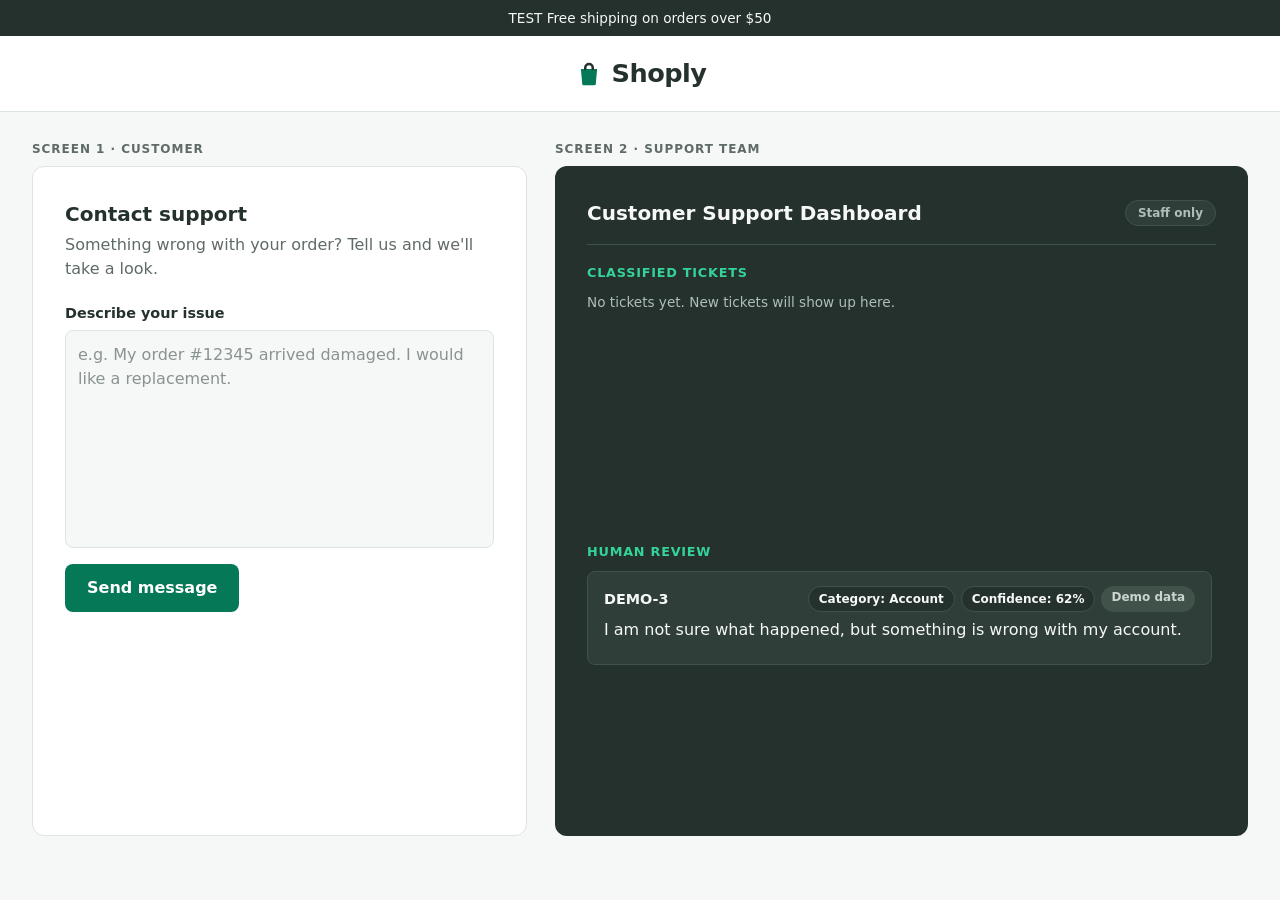
==== frontend/index.html @ 40842717 "Add TEST prefix to promo bar message" ====
<!doctype html>
<html lang="en">
<head>
<meta charset="utf-8">
<meta name="viewport" content="width=device-width,initial-scale=1">
<meta name="robots" content="noindex,nofollow">
<title>Shoply</title>
<link rel="stylesheet" href="styles.css">
</head>
<body>
  <div class="promo-bar">TEST Free shipping on orders over $50</div>

  <header class="site-header">
    <a class="logo" href="#" aria-label="Shoply home">
      <svg viewBox="0 0 24 24" width="30" height="30" aria-hidden="true">
        <path d="M5.5 8h13l-1.1 12.2a1 1 0 0 1-1 .8H7.6a1 1 0 0 1-1-.8L5.5 8z" fill="#047857"/>
        <path d="M9 8V7a3 3 0 0 1 6 0v1" fill="none" stroke="#24312C" stroke-width="2" stroke-linecap="round"/>
      </svg>
      <h1>Shoply</h1>
    </a>
  </header>

  <main class="layout">
    <!-- Screen 1: Customer (shop look) -->
    <div class="screen-wrap">
      <p class="screen-label">Screen 1 · Customer</p>
      <section class="screen screen-customer" aria-labelledby="consumer-title">
        <h2 id="consumer-title">Contact support</h2>
        <p class="hint">Something wrong with your order? Tell us and we'll take a look.</p>

        <form id="ticket-form" novalidate>
          <label for="ticket-message">Describe your issue</label>
          <textarea
            id="ticket-message"
            name="message"
            rows="8"
            placeholder="e.g. My order #12345 arrived damaged. I would like a replacement."
            aria-describedby="form-error"
          ></textarea>
          <p id="form-error" class="form-error" role="alert" hidden></p>
          <button type="submit">Send message</button>
          <div id="form-success" class="form-success" role="status" hidden>
            <strong>Thank you for your request.</strong>
            <span>Our customer support agent will get back to you soon.</span>
            <span id="success-detail" class="success-detail"></span>
          </div>
        </form>
      </section>
    </div>

    <!-- Screen 2: Support team (internal tool look) -->
    <div class="screen-wrap">
      <p class="screen-label">Screen 2 · Support team</p>
      <section class="screen screen-staff" aria-labelledby="dashboard-title">
        <div class="staff-head">
          <h2 id="dashboard-title">Customer Support Dashboard</h2>
          <span class="staff-pill">Staff only</span>
        </div>

        <div class="dash-section">
          <h3>Classified Tickets</h3>
          <ul id="classified-list" class="ticket-list"></ul>
        </div>

        <div class="dash-section">
          <h3>Human Review</h3>
          <ul id="review-list" class="ticket-list"></ul>
        </div>
      </section>
    </div>
  </main>

  <script src="app.js"></script>
</body>
</html>
---- frontend/styles.css ----
:root {
  --primary: #047857;
  --primary-hover: #065f46;
  --dark: #24312c;
  --dark-soft: #2f3e38;
  --dark-line: #41524b;
  --bg: #f6f8f7;
  --line: #dde5e1;
  --accent: #34d399;
  --error: #b42318;
  --muted: #5f6b66;
  --muted-on-dark: #b0beb8;
  --radius: 12px;
}

* {
  box-sizing: border-box;
}

body {
  margin: 0;
  background: var(--bg);
  color: var(--dark);
  font-family: system-ui, -apple-system, "Segoe UI", sans-serif;
  line-height: 1.5;
}

/* Shop header */
.promo-bar {
  padding: 8px 16px;
  background: var(--dark);
  color: var(--bg);
  font-size: 0.85rem;
  text-align: center;
}

.site-header {
  display: flex;
  justify-content: center;
  padding: 18px 24px;
  background: #fff;
  border-bottom: 1px solid var(--line);
}

.logo {
  display: flex;
  align-items: center;
  gap: 8px;
  color: var(--dark);
  text-decoration: none;
}

.logo h1 {
  margin: 0;
  font-size: 1.6rem;
  letter-spacing: -0.02em;
}

/* Two screens: side by side on wide screens, stacked on small ones */
.layout {
  display: grid;
  grid-template-columns: minmax(0, 1fr);
  gap: 28px;
  max-width: 1500px;
  margin: 0 auto;
  padding: 28px 32px 40px;
}

@media (min-width: 860px) {
  .layout {
    grid-template-columns: minmax(0, 5fr) minmax(0, 7fr);
    align-items: start;
  }
}

.screen-label {
  margin: 0 0 8px;
  font-size: 0.75rem;
  font-weight: 600;
  letter-spacing: 0.08em;
  text-transform: uppercase;
  color: var(--muted);
}

/* Both screens have the same fixed height. Content scrolls inside, the boxes never grow. */
.screen {
  display: flex;
  flex-direction: column;
  height: clamp(600px, calc(100vh - 230px), 860px);
  padding: 32px;
  border-radius: var(--radius);
}

.screen h2 {
  margin: 0;
  font-size: 1.25rem;
}

/* Screen 1: customer, light shop look */
.screen-customer {
  background: #fff;
  border: 1px solid var(--line);
}

.hint {
  margin: 4px 0 22px;
  color: var(--muted);
}

label {
  display: block;
  margin-bottom: 6px;
  font-size: 0.9rem;
  font-weight: 600;
}

#ticket-form {
  display: flex;
  flex: 1;
  flex-direction: column;
  min-height: 0;
}

textarea {
  width: 100%;
  padding: 12px;
  border: 1px solid var(--line);
  border-radius: 8px;
  background: var(--bg);
  font: inherit;
  color: inherit;
  resize: none;
}

textarea::placeholder {
  color: #8a948f;
}

textarea:focus-visible,
button:focus-visible {
  outline: 2px solid var(--dark);
  outline-offset: 2px;
}

textarea[aria-invalid="true"] {
  border-color: var(--error);
}

button {
  align-self: flex-start;
  margin-top: 16px;
  padding: 12px 22px;
  border: 0;
  border-radius: 8px;
  background: var(--primary);
  color: #fff;
  font: inherit;
  font-weight: 600;
  cursor: pointer;
}

button:hover {
  background: var(--primary-hover);
}

.form-error {
  margin: 12px 0 0;
  font-size: 0.9rem;
  color: var(--error);
}

/* Confirmation sits at the bottom of the customer screen */
.form-success {
  margin-top: auto;
  padding: 14px 16px;
  border: 1px solid rgba(4, 120, 87, 0.25);
  border-radius: 8px;
  background: rgba(4, 120, 87, 0.08);
  color: var(--primary);
  font-size: 0.9rem;
}

.form-success span {
  display: block;
}

.form-success strong {
  display: block;
  margin-bottom: 2px;
}

.success-detail {
  margin-top: 6px;
  color: var(--muted);
  font-size: 0.8rem;
}

/* Screen 2: support team, dark internal tool look */
.screen-staff {
  background: var(--dark);
  color: var(--bg);
}

.staff-head {
  display: flex;
  align-items: center;
  justify-content: space-between;
  gap: 12px;
  padding-bottom: 16px;
  border-bottom: 1px solid var(--dark-line);
}

.staff-pill {
  padding: 3px 12px;
  border-radius: 999px;
  background: var(--dark-soft);
  border: 1px solid var(--dark-line);
  color: var(--muted-on-dark);
  font-size: 0.75rem;
  font-weight: 600;
  white-space: nowrap;
}

/* Each dashboard section gets half the height and scrolls on its own */
.dash-section {
  display: flex;
  flex: 1;
  flex-direction: column;
  min-height: 0;
}

.dash-section h3 {
  margin: 18px 0 10px;
  font-size: 0.8rem;
  font-weight: 600;
  letter-spacing: 0.06em;
  text-transform: uppercase;
  color: var(--accent);
}

.ticket-list {
  display: grid;
  flex: 1;
  align-content: start;
  gap: 10px;
  min-height: 0;
  margin: 0;
  padding: 0 4px 0 0;
  overflow-y: auto;
  list-style: none;
  scrollbar-width: thin;
  scrollbar-color: var(--dark-line) transparent;
}

.ticket {
  padding: 14px 16px;
  border: 1px solid var(--dark-line);
  border-radius: 8px;
  background: var(--dark-soft);
}

.ticket-head {
  display: flex;
  align-items: center;
  justify-content: space-between;
  gap: 12px;
  margin-bottom: 6px;
}

.ticket-id {
  font-weight: 600;
  font-size: 0.9rem;
}

.ticket-chips {
  display: flex;
  flex-wrap: wrap;
  justify-content: flex-end;
  gap: 6px;
}

.ticket-message {
  margin: 0 0 8px;
  overflow-wrap: anywhere;
  white-space: pre-wrap;
}

.ticket-empty {
  margin: 0;
  color: var(--muted-on-dark);
  font-size: 0.85rem;
}

/* Info chips (category, confidence). Dashed = no value yet. */
.chip {
  display: inline-block;
  padding: 3px 10px;
  border: 1px solid var(--dark-line);
  border-radius: 999px;
  background: var(--dark);
  color: var(--bg);
  font-size: 0.75rem;
  font-weight: 600;
  white-space: nowrap;
}

.chip-empty {
  border: 1px dashed var(--muted-on-dark);
  background: transparent;
  color: var(--muted-on-dark);
}

.badge {
  padding: 2px 10px;
  border-radius: 999px;
  font-size: 0.75rem;
  font-weight: 600;
  white-space: nowrap;
}

.badge-demo {
  background: var(--dark-line);
  color: #cbd5d0;
}

.badge-pending {
  background: rgba(52, 211, 153, 0.16);
  color: #6ee7b7;
}
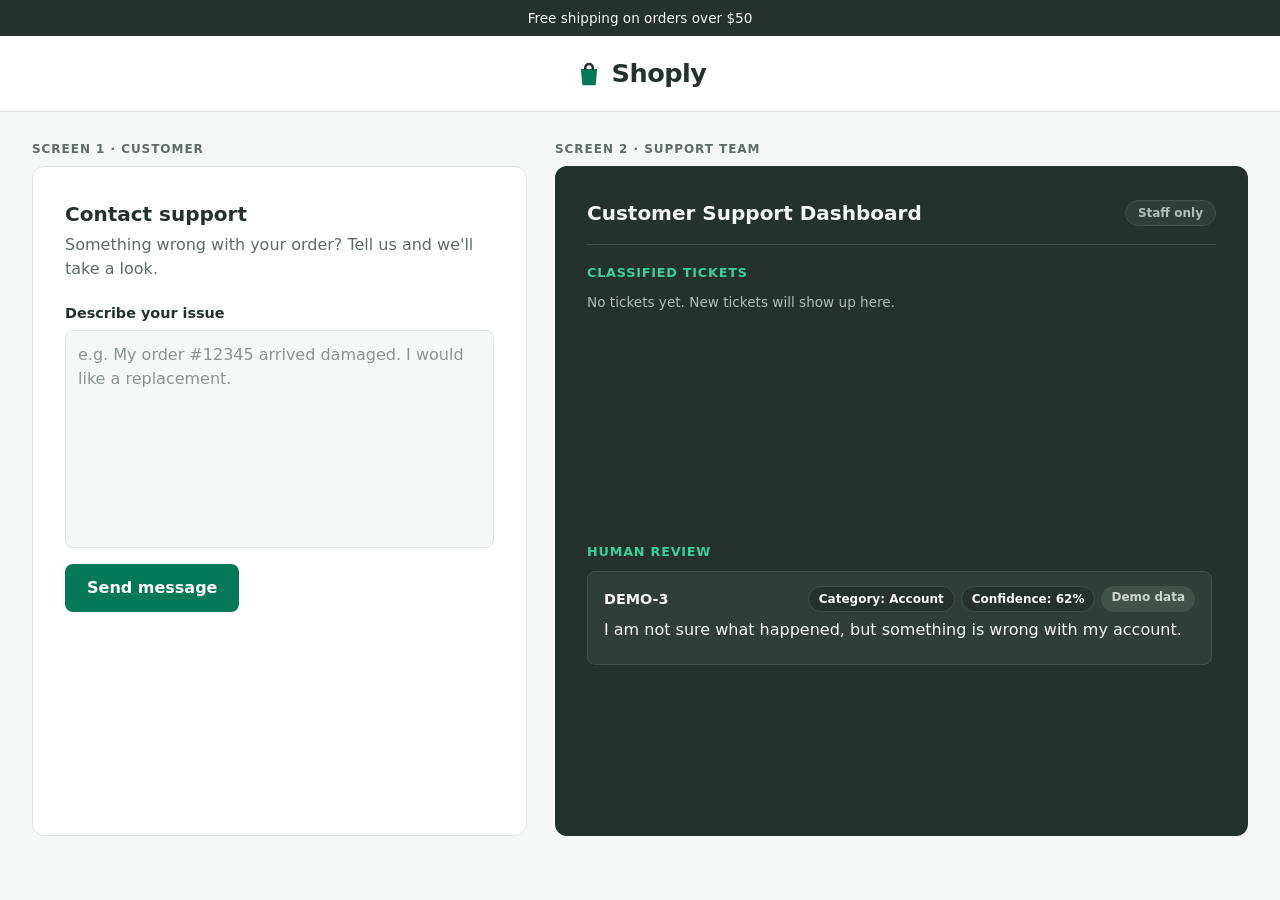
==== commit 14a9b16f: "Merge Frontend into main under frontend directory" ====
--- a/frontend/index.html
+++ b/frontend/index.html
@@ -8,7 +8,7 @@
 <link rel="stylesheet" href="styles.css">
 </head>
 <body>
-  <div class="promo-bar">TEST Free shipping on orders over $50</div>
+  <div class="promo-bar">Free shipping on orders over $50</div>
 
   <header class="site-header">
     <a class="logo" href="#" aria-label="Shoply home">
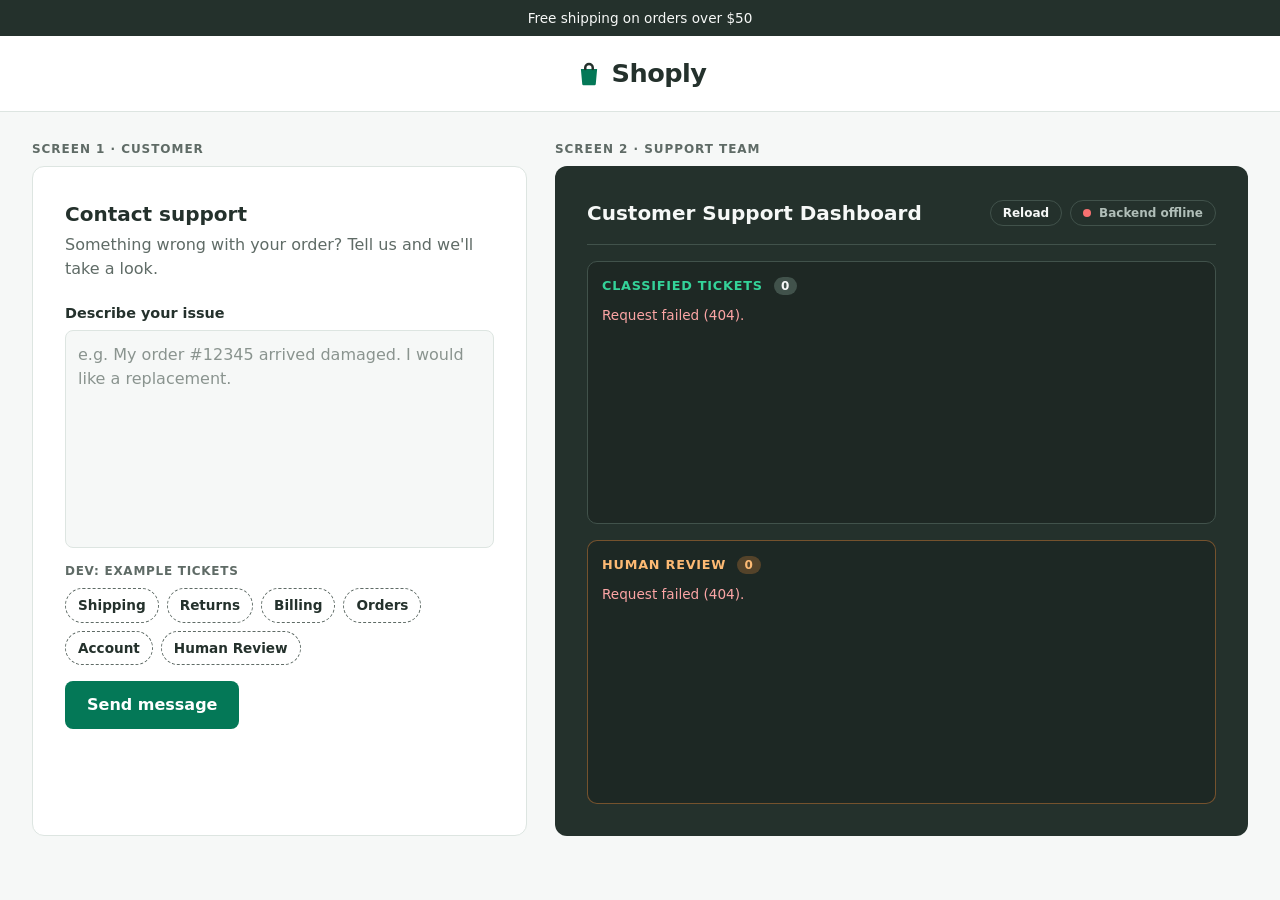
==== commit 0a40848d: "Merge Frontend into main and connect production API path" ====
--- a/frontend/index.html
+++ b/frontend/index.html
@@ -38,6 +38,13 @@
             aria-describedby="form-error"
           ></textarea>
           <p id="form-error" class="form-error" role="alert" hidden></p>
+
+          <!-- Development helper: fills the text field with an example ticket -->
+          <div class="dev-examples">
+            <p class="dev-label">Dev: example tickets</p>
+            <div id="example-buttons" class="example-buttons"></div>
+          </div>
+
           <button type="submit">Send message</button>
           <div id="form-success" class="form-success" role="status" hidden>
             <strong>Thank you for your request.</strong>
@@ -54,16 +61,19 @@
       <section class="screen screen-staff" aria-labelledby="dashboard-title">
         <div class="staff-head">
           <h2 id="dashboard-title">Customer Support Dashboard</h2>
-          <span class="staff-pill">Staff only</span>
+          <div class="staff-pills">
+            <button type="button" id="reload-button" class="reload-btn">Reload</button>
+            <span id="backend-status" class="staff-pill" data-state="checking">Backend: checking…</span>
+          </div>
         </div>
 
-        <div class="dash-section">
-          <h3>Classified Tickets</h3>
+        <div class="dash-section dash-classified">
+          <h3>Classified Tickets <span id="classified-count" class="count">0</span></h3>
           <ul id="classified-list" class="ticket-list"></ul>
         </div>
 
-        <div class="dash-section">
-          <h3>Human Review</h3>
+        <div class="dash-section dash-review">
+          <h3>Human Review <span id="review-count" class="count">0</span></h3>
           <ul id="review-list" class="ticket-list"></ul>
         </div>
       </section>
--- a/frontend/styles.css
+++ b/frontend/styles.css
@@ -169,6 +169,41 @@
   color: var(--error);
 }
 
+/* Development helper: example ticket buttons */
+.dev-examples {
+  margin-top: 14px;
+}
+
+.dev-label {
+  margin: 0 0 8px;
+  color: var(--muted);
+  font-size: 0.75rem;
+  font-weight: 600;
+  letter-spacing: 0.06em;
+  text-transform: uppercase;
+}
+
+.example-buttons {
+  display: flex;
+  flex-wrap: wrap;
+  gap: 8px;
+}
+
+.example-btn {
+  margin: 0;
+  padding: 6px 12px;
+  border: 1px dashed var(--muted);
+  border-radius: 999px;
+  background: transparent;
+  color: var(--dark);
+  font-size: 0.85rem;
+  font-weight: 600;
+}
+
+.example-btn:hover {
+  background: var(--bg);
+}
+
 /* Confirmation sits at the bottom of the customer screen */
 .form-success {
   margin-top: auto;
@@ -227,10 +262,102 @@
   flex: 1;
   flex-direction: column;
   min-height: 0;
+  margin-top: 16px;
+  padding: 0 14px 14px;
+  border: 1px solid var(--dark-line);
+  border-radius: 10px;
+  background: rgba(0, 0, 0, 0.18);
+}
+
+/* Human Review has its own accent colour (orange) so it reads as a separate area */
+.dash-review {
+  border-color: rgba(251, 146, 60, 0.4);
+}
+
+.dash-section.dash-review h3 {
+  color: #fdba74;
+}
+
+/* Number of tickets in the section, next to the heading */
+.count {
+  display: inline-block;
+  min-width: 20px;
+  margin-left: 6px;
+  padding: 0 7px;
+  border-radius: 999px;
+  background: var(--dark-line);
+  color: var(--bg);
+  font-size: 0.75rem;
+  text-align: center;
+}
+
+.dash-review .count {
+  background: rgba(251, 146, 60, 0.25);
+  color: #fdba74;
+}
+
+/* Reload button in the dashboard header, same size as the status pill */
+.reload-btn {
+  margin: 0;
+  padding: 3px 12px;
+  border: 1px solid var(--dark-line);
+  border-radius: 999px;
+  background: transparent;
+  color: var(--bg);
+  font-size: 0.75rem;
+}
+
+.reload-btn:hover {
+  background: var(--dark-soft);
+}
+
+.reload-btn:disabled {
+  opacity: 0.5;
+  cursor: default;
+}
+
+.staff-pills {
+  align-items: center;
+  display: flex;
+  flex-wrap: wrap;
+  justify-content: flex-end;
+  gap: 8px;
+}
+
+/* Small status dot in front of the text, like an "online" indicator */
+.staff-pill::before {
+  display: inline-block;
+  width: 8px;
+  height: 8px;
+  margin-right: 8px;
+  border-radius: 50%;
+  background: currentColor;
+  content: "";
+}
+
+.staff-pill[data-state="online"]::before {
+  background: #34d399;
+}
+
+/* Backend status pill: grey while checking, green when online, red when offline */
+.staff-pill[data-state="online"] {
+  border-color: var(--dark-line);
+  background: transparent;
+  color: var(--muted-on-dark);
+}
+
+.staff-pill[data-state="offline"] {
+  border-color: var(--dark-line);
+  background: transparent;
+  color: var(--muted-on-dark);
+}
+
+.staff-pill[data-state="offline"]::before {
+  background: #f87171;
 }
 
 .dash-section h3 {
-  margin: 18px 0 10px;
+  margin: 14px 0 10px;
   font-size: 0.8rem;
   font-weight: 600;
   letter-spacing: 0.06em;
@@ -263,13 +390,15 @@
   display: flex;
   align-items: center;
   justify-content: space-between;
-  gap: 12px;
+  flex-wrap: wrap; /* chips move below the id when there is not enough space */
+  gap: 8px 12px;
   margin-bottom: 6px;
 }
 
 .ticket-id {
   font-weight: 600;
   font-size: 0.9rem;
+  white-space: nowrap; /* the id stays in one line */
 }
 
 .ticket-chips {
@@ -285,16 +414,69 @@
   white-space: pre-wrap;
 }
 
+/* Review buttons on Human Review cards: Approve, category dropdown, Correct */
+.review-actions {
+  display: flex;
+  flex-wrap: wrap;
+  align-items: center;
+  gap: 8px;
+  margin-top: 4px;
+}
+
+.review-btn {
+  margin: 0;
+  padding: 6px 16px;
+  font-size: 0.85rem;
+}
+
+.review-btn-secondary {
+  border: 1px solid var(--dark-line);
+  background: var(--dark);
+}
+
+.review-btn-secondary:hover {
+  background: var(--dark-line);
+}
+
+.review-btn:disabled {
+  opacity: 0.5;
+  cursor: default;
+}
+
+.review-select {
+  padding: 6px 10px;
+  border: 1px solid var(--dark-line);
+  border-radius: 8px;
+  background: var(--dark);
+  color: var(--bg);
+  font: inherit;
+  font-size: 0.85rem;
+}
+
+.ticket-error {
+  flex-basis: 100%;
+  margin: 4px 0 0;
+  color: #fca5a5;
+  font-size: 0.85rem;
+}
+
 .ticket-empty {
   margin: 0;
   color: var(--muted-on-dark);
   font-size: 0.85rem;
 }
 
+/* Error message in a list, e.g. when the backend is not reachable */
+.ticket-empty-error {
+  color: #fca5a5;
+}
+
 /* Info chips (category, confidence). Dashed = no value yet. */
 .chip {
-  display: inline-block;
-  padding: 3px 10px;
+  display: inline-flex;
+  align-items: center;
+  height: 24px;
+  padding: 0 10px;
   border: 1px solid var(--dark-line);
   border-radius: 999px;
   background: var(--dark);
@@ -311,16 +493,20 @@
 }
 
 .badge {
-  padding: 2px 10px;
+  display: inline-flex;
+  align-items: center;
+  height: 24px;
+  padding: 0 10px;
   border-radius: 999px;
   font-size: 0.75rem;
   font-weight: 600;
   white-space: nowrap;
 }
 
-.badge-demo {
-  background: var(--dark-line);
-  color: #cbd5d0;
+/* "Needs review" is orange so it stands out from the green badges */
+.badge-review {
+  background: rgba(251, 146, 60, 0.18);
+  color: #fdba74;
 }
 
 .badge-pending {
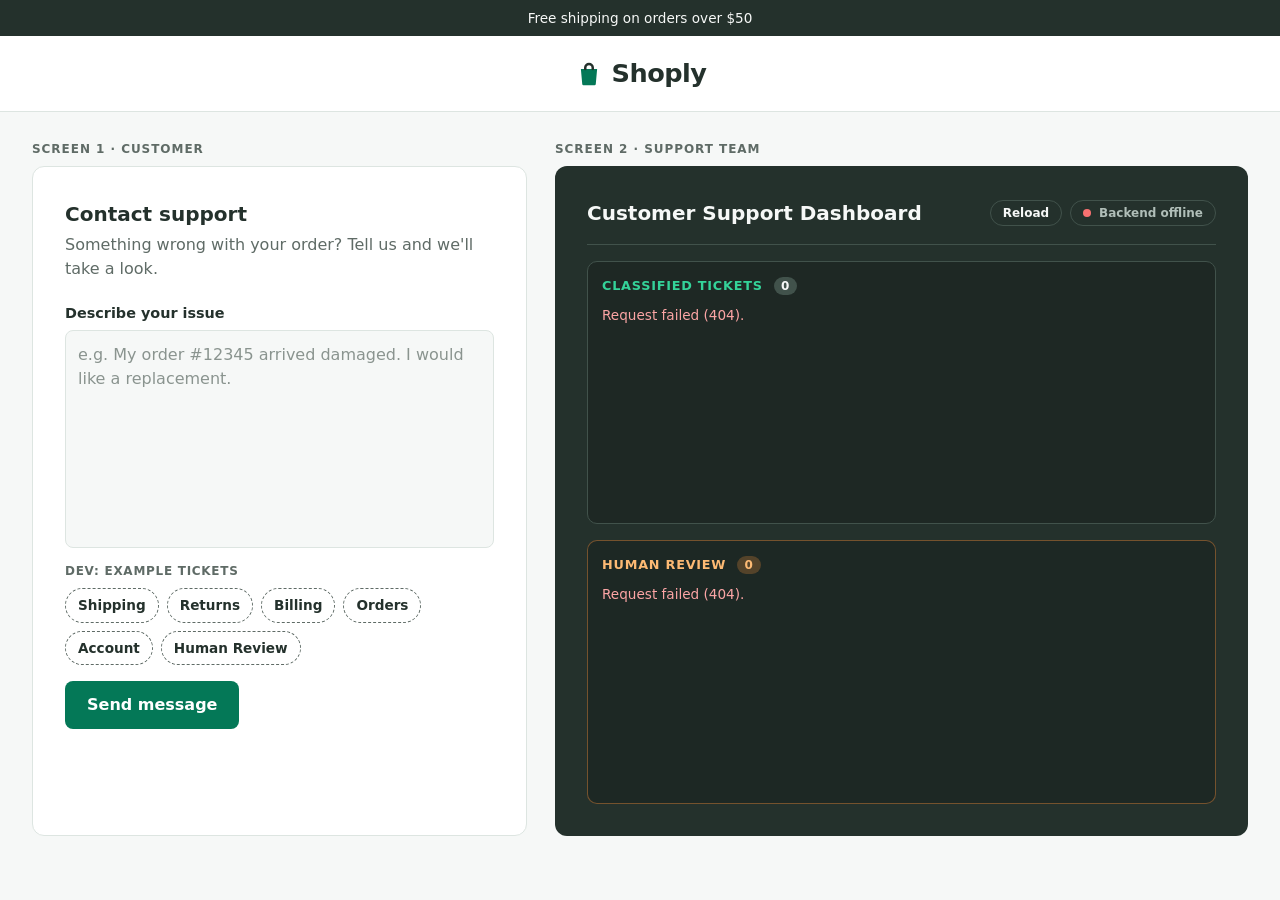
==== commit d6c361a8: "Merge Frontend into main and preserve the live API route" ====
--- a/frontend/index.html
+++ b/frontend/index.html
@@ -63,6 +63,8 @@
           <h2 id="dashboard-title">Customer Support Dashboard</h2>
           <div class="staff-pills">
             <button type="button" id="reload-button" class="reload-btn">Reload</button>
+            <a id="evaluation-monitoring-link" class="reload-btn evaluation-link"
+               target="_blank" rel="noopener" hidden>AI Operations</a>
             <span id="backend-status" class="staff-pill" data-state="checking">Backend: checking…</span>
           </div>
         </div>
@@ -80,6 +82,7 @@
     </div>
   </main>
 
+  <script src="runtime-config.js"></script>
   <script src="app.js"></script>
 </body>
 </html>
--- a/frontend/styles.css
+++ b/frontend/styles.css
@@ -307,6 +307,12 @@
   font-size: 0.75rem;
 }
 
+.evaluation-link {
+  font-weight: 600;
+  text-decoration: none;
+  white-space: nowrap;
+}
+
 .reload-btn:hover {
   background: var(--dark-soft);
 }
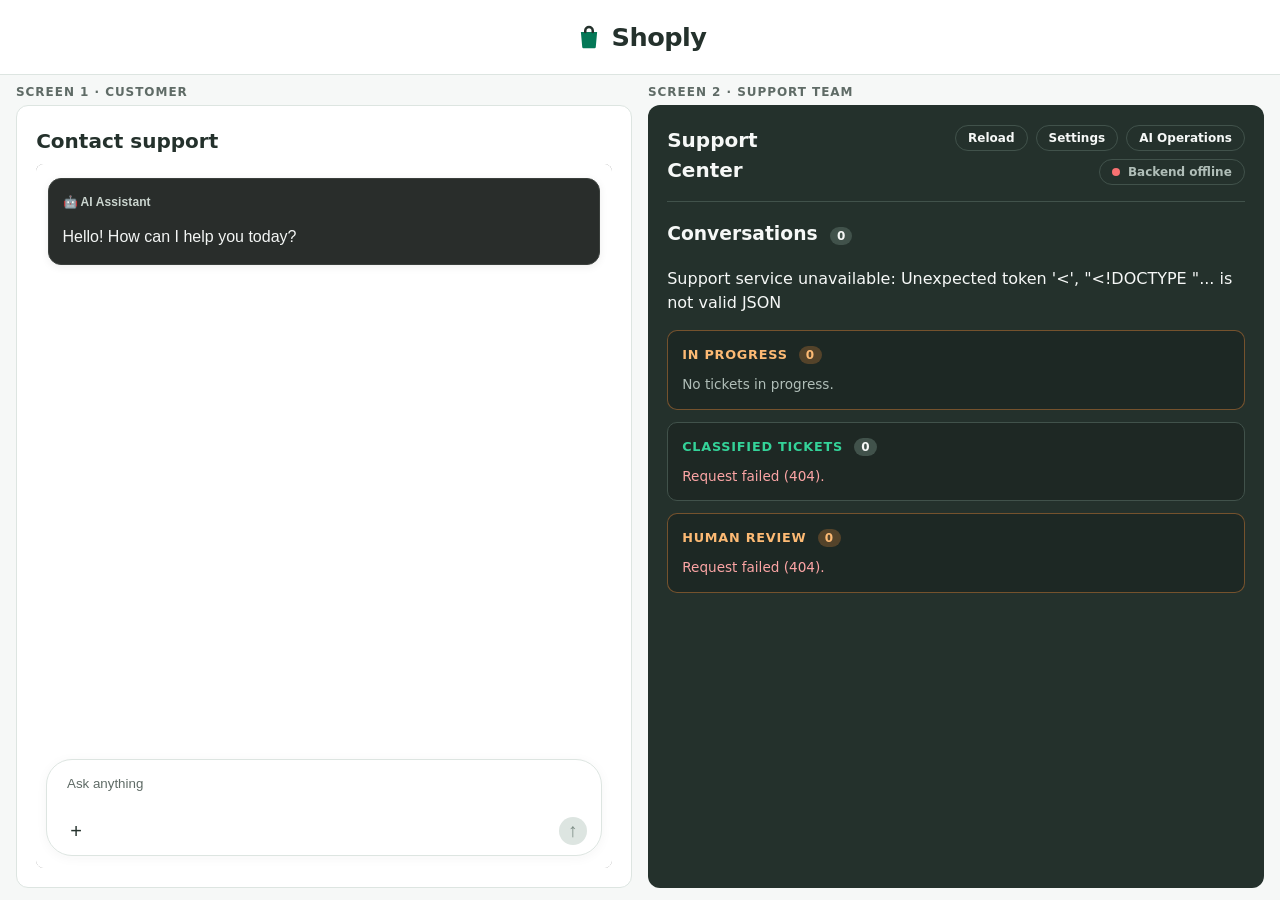
==== commit 7ec89b8f: "merge: Frontend into main integration # Conflicts: #	README.md #	frontend/assets/providers/gemini.sv" ====
--- a/frontend/index.html
+++ b/frontend/index.html
@@ -5,11 +5,9 @@
 <meta name="viewport" content="width=device-width,initial-scale=1">
 <meta name="robots" content="noindex,nofollow">
 <title>Shoply</title>
-<link rel="stylesheet" href="styles.css">
+<link rel="stylesheet" href="styles.css?v=20261123-support-scroll-1">
 </head>
 <body>
-  <div class="promo-bar">Free shipping on orders over $50</div>
-
   <header class="site-header">
     <a class="logo" href="#" aria-label="Shoply home">
       <svg viewBox="0 0 24 24" width="30" height="30" aria-hidden="true">
@@ -25,7 +23,10 @@
     <div class="screen-wrap">
       <p class="screen-label">Screen 1 · Customer</p>
       <section class="screen screen-customer" aria-labelledby="consumer-title">
-        <h2 id="consumer-title">Contact support</h2>
+        <div class="customer-header">
+          <h2 id="consumer-title">Contact support</h2>
+        </div>
+        <div id="category-panel" class="customer-tab-panel" hidden>
         <p class="hint">Something wrong with your order? Tell us and we'll take a look.</p>
 
         <form id="ticket-form" novalidate>
@@ -52,6 +53,8 @@
             <span id="success-detail" class="success-detail"></span>
           </div>
         </form>
+        </div>
+        <div id="chat-panel" class="customer-tab-panel"><iframe class="chat-clone-frame" src="chat-clone/index.html?v=20261123-threshold-1" title="Customer support chat" loading="lazy"></iframe></div>
       </section>
     </div>
 
@@ -60,15 +63,57 @@
       <p class="screen-label">Screen 2 · Support team</p>
       <section class="screen screen-staff" aria-labelledby="dashboard-title">
         <div class="staff-head">
-          <h2 id="dashboard-title">Customer Support Dashboard</h2>
+          <h2 id="dashboard-title">Support Center</h2>
           <div class="staff-pills">
             <button type="button" id="reload-button" class="reload-btn">Reload</button>
+            <button type="button" id="staff-settings-tab" class="reload-btn" aria-expanded="false" aria-controls="staff-settings-panel">Settings</button>
             <a id="evaluation-monitoring-link" class="reload-btn evaluation-link"
                target="_blank" rel="noopener" hidden>AI Operations</a>
             <span id="backend-status" class="staff-pill" data-state="checking">Backend: checking…</span>
           </div>
         </div>
 
+
+        <section id="staff-settings-panel" class="staff-settings-panel" hidden>
+          <h3>Ticket classification model</h3>
+          <p id="staff-model-current" role="status">Checking current model…</p>
+          <label for="staff-model-select">Model provider</label>
+          <select id="staff-model-select" disabled></select>
+          <p class="staff-settings-note">Applies to new tickets submitted from this dashboard. Existing tickets are unchanged.</p>
+          <p id="staff-model-error" role="alert" hidden></p>
+          <h3>Human review confidence threshold</h3>
+          <label for="review-threshold-slider">Send classifications below <strong id="review-threshold-value">75%</strong> to Human Review</label>
+          <input id="review-threshold-slider" type="range" min="0" max="100" step="1" value="75" aria-describedby="review-threshold-note" />
+          <p id="review-threshold-note" class="staff-settings-note">Applies to new classifications. Higher values send more uncertain tickets for human review.</p>
+          <p id="review-threshold-status" role="status"></p>
+          <h3>Customer chat agent</h3>
+          <p id="staff-chat-model-current" role="status">Checking chat agent…</p>
+          <label for="staff-chat-model-select">Chat AI provider</label>
+          <select id="staff-chat-model-select" disabled></select>
+          <p class="staff-settings-note">Controls AI replies to customers, independently of ticket classification.</p>
+          <p id="staff-chat-model-error" role="alert" hidden></p>
+          <section class="staff-api-status" aria-labelledby="staff-api-heading"><div class="staff-api-heading"><div><h3 id="staff-api-heading">Model connectivity</h3><p class="staff-settings-note">Live API checks · every 30 seconds</p></div><button type="button" id="staff-api-refresh" class="staff-api-refresh" aria-label="Refresh model connection status" title="Refresh status"><svg viewBox="0 0 24 24" aria-hidden="true" focusable="false"><path d="M20 11a8 8 0 1 0-2.2 5.5"/><path d="M20 4v7h-7"/></svg></button></div><div id="staff-api-status-summary" class="staff-api-summary" aria-live="polite">Checking model connections…</div><div id="staff-api-status-list" class="staff-api-status-list" role="list" aria-live="polite"></div><p id="staff-api-checked" class="staff-api-checked"></p></section>
+        </section>
+        <section id="staff-chat-panel" class="staff-live-panel">
+          <h3>Conversations <span id="staff-chat-count" class="count" hidden>0</span></h3>
+          <div id="staff-chat-queue" class="staff-chat-queue">No waiting customers.</div>
+          <div id="staff-chat-conversation" hidden>
+            <h4 id="staff-chat-heading">Customer conversation</h4>
+            <div class="staff-chat-window">
+              <div class="staff-chat-intro"><span class="staff-chat-ai-icon">✦</span> AI Assistant · Conversation history</div>
+              <div id="staff-chat-messages" class="staff-chat-messages" role="log" aria-live="polite"></div>
+            </div>
+            <form id="staff-chat-form" class="staff-chat-form">
+              <textarea id="staff-chat-input" maxlength="2000" rows="2" placeholder="Message the customer…" required aria-label="Employee reply"></textarea>
+              <div class="staff-chat-toolbar"><span id="staff-chat-typing-status">Customer service is replying</span><button type="button" id="staff-chat-end">End chat</button><button type="submit" class="staff-chat-send" aria-label="Send message">↑</button></div>
+            </form>
+          </div>
+        </section>
+        <div id="staff-ticket-sections">
+        <div class="dash-section dash-review">
+          <h3>In Progress <span id="progress-count" class="count">0</span></h3>
+          <ul id="progress-list" class="ticket-list"></ul>
+        </div>
         <div class="dash-section dash-classified">
           <h3>Classified Tickets <span id="classified-count" class="count">0</span></h3>
           <ul id="classified-list" class="ticket-list"></ul>
@@ -78,11 +123,14 @@
           <h3>Human Review <span id="review-count" class="count">0</span></h3>
           <ul id="review-list" class="ticket-list"></ul>
         </div>
+        </div>
       </section>
     </div>
   </main>
 
-  <script src="runtime-config.js"></script>
-  <script src="app.js"></script>
+  <script src="runtime-config.js?v=team-evaluation"></script>
+  <script src="app.js?v=20261123-live-progress-1"></script>
+  <script src="support-dashboard.js?v=20261123-unified-tickets-1"></script>
+  <script src="model-settings.js?v=20261123-connectivity-1"></script>
 </body>
 </html>
--- a/frontend/styles.css
+++ b/frontend/styles.css
@@ -26,14 +26,6 @@
 }
 
 /* Shop header */
-.promo-bar {
-  padding: 8px 16px;
-  background: var(--dark);
-  color: var(--bg);
-  font-size: 0.85rem;
-  text-align: center;
-}
-
 .site-header {
   display: flex;
   justify-content: center;
@@ -519,3 +511,224 @@
   background: rgba(52, 211, 153, 0.16);
   color: #6ee7b7;
 }
+
+/* Larger, viewport-filling two-panel workspace. Keep both panels aligned. */
+.layout {
+  max-width: none;
+  width: 100%;
+  gap: 20px;
+  padding: 12px 20px 20px;
+}
+.screen-label {
+  margin-bottom: 5px;
+}
+.screen {
+  height: max(650px, calc(100dvh - 155px));
+  padding: clamp(20px, 2vw, 32px);
+}
+@media (min-width: 860px) {
+  .layout {
+    grid-template-columns: minmax(0, 1fr) minmax(0, 1fr);
+  }
+}
+@media (max-width: 859px) {
+  .layout { padding: 12px 14px 20px; gap: 16px; }
+  .screen { height: min(780px, max(580px, calc(100dvh - 155px))); }
+}
+
+/* Desktop: keep the complete two-panel workspace within one viewport. */
+@media (min-width: 860px) {
+  html, body { height: 100%; overflow: hidden; }
+  body { display: flex; flex-direction: column; min-height: 0; }
+  .site-header { flex: 0 0 auto; }
+  .layout {
+    flex: 1 1 auto;
+    min-height: 0;
+    height: auto;
+    overflow: hidden;
+    padding: 8px 16px 12px;
+    gap: 16px;
+  }
+  .screen-wrap { display: flex; flex-direction: column; min-height: 0; min-width: 0; }
+  .screen-label { flex: 0 0 auto; margin: 0 0 4px; }
+  .screen { flex: 1 1 auto; min-height: 0; height: auto; padding: clamp(14px, 1.5vw, 24px); }
+  .ticket-list { overflow-y: auto; }
+}
+
+/* Ensure the grid row itself stretches to the bottom of the viewport. */
+@media (min-width: 860px) {
+  html, body { height: 100%; }
+  body { height: 100dvh; }
+  .layout {
+    grid-template-rows: minmax(0, 1fr);
+    align-items: stretch;
+  }
+  .screen-wrap { height: 100%; }
+  .screen { height: 100%; flex: 1 1 0; }
+}
+
+/* Give the message editor the unused vertical space in the customer panel. */
+@media (min-width: 860px) {
+  .screen-customer #ticket-form { min-height: 0; }
+  .screen-customer #ticket-message {
+    flex: 1 1 auto;
+    min-height: 160px;
+    height: auto;
+  }
+  .screen-customer .dev-examples,
+  .screen-customer #ticket-form > button[type="submit"] {
+    flex-shrink: 0;
+  }
+}
+
+/* Contact support header tabs */
+.customer-header { display:flex; align-items:center; justify-content:space-between; gap:12px; margin-bottom:8px; flex-wrap:wrap; }
+.customer-tabs { display:flex; padding:3px; gap:3px; border:1px solid var(--line); border-radius:9px; background:var(--bg); }
+.customer-tabs button { border:0; border-radius:6px; padding:7px 14px; background:transparent; color:var(--muted); font:inherit; font-size:.85rem; font-weight:600; cursor:pointer; }
+.customer-tabs button[aria-selected="true"] { background:#fff; color:var(--primary); box-shadow:0 1px 4px #00000014; }
+.customer-tabs button:focus-visible { outline:2px solid var(--primary); outline-offset:2px; }
+.customer-tab-panel { flex:1 1 auto; min-height:0; display:flex; flex-direction:column; }
+.customer-tab-panel[hidden] { display:none; }
+
+.chat-clone-frame { display:block; width:100%; height:100%; min-height:0; flex:1 1 auto; border:0; border-radius:8px; background:#212121; }
+
+/* Keep the embedded chat within the customer dashboard without horizontal scrolling. */
+.screen-customer, .customer-tab-panel, .chat-clone-frame { min-width:0; max-width:100%; }
+#chat-panel { overflow:hidden; }
+.chat-clone-frame { width:100%; min-height:0; }
+
+/* Dedicated live-chat workspace in the support-team dashboard. */
+.staff-view-tabs{display:flex;gap:8px;margin:16px 0}
+.staff-view-tabs button,.staff-chat-request button,.staff-chat-form button{border:1px solid #a7c8b6;border-radius:9px;background:#f0f7f3;color:#174b35;padding:8px 12px;cursor:pointer}
+.staff-view-tabs .staff-view-active{background:#047857;color:white}
+.staff-chat-count{display:inline-block;min-width:19px;padding:1px 5px;border-radius:12px;background:#dc2626;color:#fff;font-size:12px}
+.staff-live-panel[hidden],#staff-ticket-sections[hidden],#staff-chat-conversation[hidden]{display:none!important}
+.staff-chat-queue{display:grid;gap:8px;margin-bottom:15px}
+.staff-chat-request{display:flex;justify-content:space-between;align-items:center;gap:12px;border:1px solid #dce7e0;border-radius:10px;padding:10px}
+.staff-chat-messages{height:260px;overflow:auto;background:#f6faf7;border:1px solid #dce7e0;border-radius:12px;padding:12px}
+.staff-chat-bubble{max-width:90%;padding:8px 12px;border-radius:12px;background:#e4eee8;overflow-wrap:anywhere}
+.staff-chat-bubble.employee{margin-left:auto;background:#c9ebd9}
+.staff-chat-form{display:flex;flex-wrap:wrap;gap:8px;margin-top:10px}
+.staff-chat-form input{flex:1 1 160px;min-width:0;padding:9px;border:1px solid #a7c8b6;border-radius:8px}
+
+/* Unread live-chat requests: compact red notification bubble with a gentle pulse. */
+.staff-header-chat{position:relative;overflow:visible!important}
+.staff-header-chat .staff-chat-count:not([hidden]){
+  position:absolute;top:-9px;right:-9px;
+  display:grid;place-items:center;
+  min-width:20px;height:20px;padding:0 5px;
+  border-radius:999px;border:2px solid #fff;
+  background:#dc2626;color:#fff;font-size:11px;font-weight:700;line-height:1;
+  box-shadow:0 0 0 0 rgba(220,38,38,.45);
+  animation:staff-chat-notification-pulse 1.8s ease-out infinite;
+}
+.staff-header-chat .staff-chat-count[hidden]{display:none!important}
+@keyframes staff-chat-notification-pulse{
+  0%{box-shadow:0 0 0 0 rgba(220,38,38,.45)}
+  65%,100%{box-shadow:0 0 0 8px rgba(220,38,38,0)}
+}
+@media(prefers-reduced-motion:reduce){.staff-header-chat .staff-chat-count{animation:none!important}}
+
+/* Mirror the customer's chat presentation on the employee side. */
+.staff-chat-window{background:#fff;border:1px solid #dce7e0;border-radius:16px;overflow:hidden}
+.staff-chat-intro{padding:12px 18px;border-bottom:1px solid #e8eee9;color:#64756b;font-size:12px;font-weight:600}
+.staff-chat-ai-icon{color:#047857;font-size:16px}
+.staff-chat-messages{height:360px;overflow-y:auto;background:#fff;border:0;border-radius:0;padding:20px 18px;display:flex;flex-direction:column;gap:18px}
+.staff-chat-message{font-size:14px;line-height:1.65;white-space:pre-wrap;overflow-wrap:anywhere;max-width:90%}
+.staff-chat-message.customer{align-self:flex-end;background:#e9f3ed;color:#24312c;padding:10px 15px;border-radius:20px 20px 5px 20px}
+.staff-chat-message.assistant{align-self:flex-start;background:transparent;color:#24312c;padding:0 2px}
+.staff-chat-speaker{font-size:12px;color:#047857;font-weight:700;margin-bottom:5px}
+.staff-chat-message.employee .staff-chat-speaker{color:#075b40}
+.staff-chat-content{white-space:pre-wrap}
+.staff-chat-form{display:block;background:#fff;border:1px solid #dce7e0;border-radius:19px;padding:10px 12px;margin-top:12px}
+.staff-chat-form textarea{display:block;box-sizing:border-box;width:100%;min-height:55px;max-height:170px;resize:vertical;border:0;outline:0;padding:7px 5px;background:transparent;color:#24312c;font:inherit}
+.staff-chat-toolbar{display:flex;align-items:center;gap:8px;justify-content:flex-end}
+.staff-chat-toolbar #staff-chat-typing-status{font-size:12px;color:#64756b;margin-right:auto}
+.staff-chat-form .staff-chat-send{width:34px;height:34px;border-radius:50%;background:#047857;color:#fff;border:0;padding:0;font-size:21px;display:grid;place-items:center}
+.staff-chat-form .staff-chat-send:hover{background:#036748}
+
+/* Ticket model settings in the dashboard header. */
+.staff-settings-panel{padding:16px;margin:12px 0;border:1px solid #dce7e0;border-radius:12px;background:#f8fbf9}
+.staff-settings-panel[hidden]{display:none!important}
+.staff-settings-panel h3{margin:0 0 10px}
+.staff-settings-panel label{display:block;margin:12px 0 5px;font-weight:600}
+.staff-settings-panel select{width:min(100%,340px);padding:9px;border:1px solid #a7c8b6;border-radius:8px;background:white;color:#24312c}
+.staff-settings-note{font-size:12px;color:#64756b}
+
+/* Settings replaces the ticket dashboard view, retaining the dashboard surface. */
+.staff-settings-panel{margin:0;padding:18px 0;border:0;border-radius:0;background:transparent;color:inherit;min-height:280px}
+.staff-settings-panel h3{font-size:18px;margin-bottom:18px}
+.staff-settings-panel select{background:var(--surface,#fff)}
+
+/* Active staff dashboard section. */
+#staff-tickets-tab.staff-view-active { background: #047857; color: white; }
+
+/* Provider connectivity status in Settings */
+.staff-api-status{margin-top:24px;padding-top:16px;border-top:1px solid var(--border-color,#d6d6d6)}
+.staff-api-status-row{display:grid;grid-template-columns:12px minmax(100px,1fr) auto;align-items:center;gap:14px;padding:10px 2px;border-bottom:1px solid rgba(128,128,128,.16)}
+.staff-api-dot{width:10px;height:10px;border-radius:50%;display:inline-block}
+.staff-api-dot.is-connected{background:#16a34a;box-shadow:0 0 0 3px rgba(22,163,74,.12)}
+.staff-api-dot.is-disconnected{background:#dc2626;box-shadow:0 0 0 3px rgba(220,38,38,.1)}
+.staff-api-state{font-size:.9em;opacity:.8;text-align:right}
+/* Model connectivity: aligned, responsive status cards */
+.staff-api-status{margin-top:28px;padding:22px;border:1px solid rgba(128,128,128,.23);border-radius:18px;background:rgba(128,128,128,.045)}
+.staff-api-heading{display:flex;align-items:center;justify-content:space-between;gap:16px;margin-bottom:14px}
+.staff-api-heading h3{margin:0 0 4px;font-size:1.12rem;letter-spacing:-.02em}
+.staff-api-heading .staff-settings-note{margin:0;opacity:.7;font-size:.85rem}
+.staff-api-refresh{width:36px;height:36px;flex:none;border:1px solid rgba(128,128,128,.25);border-radius:10px;background:transparent;color:inherit;font-size:1.35rem;cursor:pointer;line-height:1}
+.staff-api-refresh:hover{background:rgba(128,128,128,.12)}
+.staff-api-refresh:disabled{opacity:.5;cursor:wait}
+.staff-api-summary{font-size:.9rem;font-weight:600;margin:0 0 12px;opacity:.85}
+.staff-api-status-list{display:grid;gap:9px}
+.staff-api-status-row{display:flex;align-items:center;gap:13px;min-width:0;padding:13px 15px;border:1px solid rgba(128,128,128,.16);border-radius:12px;background:var(--card-bg,var(--background-color,#fff))}
+.staff-api-avatar{display:grid;place-items:center;width:38px;height:38px;flex:none;border-radius:11px;font-weight:750;font-size:.85rem;background:#20252d;color:#fff}
+.staff-api-avatar-gemini{background:linear-gradient(135deg,#4765df,#ad55bb)}
+.staff-api-avatar-local{background:#176b5c}
+.staff-api-identity{display:flex;flex-direction:column;gap:3px;min-width:0;flex:1}
+.staff-api-identity strong{font-size:.94rem;line-height:1.2}
+.staff-api-identity>span{font-size:.78rem;opacity:.65}
+.staff-api-state{display:inline-flex;align-items:center;gap:7px;white-space:nowrap;font-size:.8rem;font-weight:600;border-radius:999px;padding:6px 10px}
+.staff-api-state.is-connected{color:#15803d;background:rgba(22,163,74,.1)}
+.staff-api-state.is-disconnected{color:#b91c1c;background:rgba(220,38,38,.09)}
+.staff-api-dot{width:7px;height:7px;border-radius:50%;background:currentColor;flex:none}
+.staff-api-checked{font-size:.76rem;opacity:.62;margin:12px 0 0}
+@media(max-width:520px){.staff-api-status{padding:15px}.staff-api-status-row{padding:11px;gap:10px}.staff-api-state{padding:5px 8px;font-size:.73rem}.staff-api-avatar{width:34px;height:34px}}
+
+/* Use the same provider artwork as Observation, without decorative initials. */
+.staff-api-avatar,.staff-api-avatar-gemini,.staff-api-avatar-local{width:42px;height:42px;border-radius:10px;background:transparent;box-shadow:none;overflow:hidden;display:grid;place-items:center}
+.staff-api-avatar img{display:block;width:36px;height:36px;object-fit:contain}
+.staff-api-identity strong{font-weight:600;font-size:1rem;letter-spacing:0}
+.staff-api-status-row{grid-template-columns:none;min-height:68px}
+@media(max-width:520px){.staff-api-avatar{width:36px;height:36px}.staff-api-avatar img{width:32px;height:32px}}
+/* Match the dark staff dashboard; no white fallback on model status cards. */
+#staff-settings-panel .staff-api-status{background:#293a33;border-color:#41524b;color:#edf5f0}
+#staff-settings-panel .staff-api-status-row{background:#32443c;border-color:#4b5d53;color:#f1f7f3;box-shadow:none}
+#staff-settings-panel .staff-api-refresh{background:#34473e;border-color:#53665b;color:#e9f3ed}
+#staff-settings-panel .staff-api-refresh:hover{background:#40564a}
+#staff-settings-panel .staff-api-identity>span,#staff-settings-panel .staff-api-checked,#staff-settings-panel .staff-api-heading .staff-settings-note{color:#b9cbc0;opacity:1}
+#staff-settings-panel .staff-api-state.is-connected{background:#1d4936;color:#8af0b1}
+#staff-settings-panel .staff-api-state.is-disconnected{background:#522d30;color:#ffb0ad}
+
+/* Explicitly reset shared staff button padding for the status refresh control. */
+#staff-settings-panel button.staff-api-refresh{box-sizing:border-box;display:inline-flex;align-items:center;justify-content:center;flex:0 0 36px;width:36px;min-width:36px;max-width:36px;height:36px;min-height:36px;padding:0;margin:0;font-size:0;line-height:1;appearance:none}
+#staff-settings-panel button.staff-api-refresh svg{width:18px;height:18px;display:block;stroke:currentColor;stroke-width:2;fill:none;stroke-linecap:round;stroke-linejoin:round}
+#staff-settings-panel button.staff-api-refresh:focus-visible{outline:2px solid #8af0b1;outline-offset:3px}
+
+/* Support Center: keep all records inside the dashboard viewport.
+   Conversations and the ticket groups share one vertical scroll container. */
+.screen-staff { min-height: 0; min-width: 0; overflow-y: auto; overflow-x: hidden; overscroll-behavior: contain; }
+.screen-staff > .staff-head { flex: 0 0 auto; }
+.screen-staff > #staff-settings-panel,
+.screen-staff > #staff-chat-panel,
+.screen-staff > #staff-ticket-sections { flex: 0 0 auto; min-width: 0; width: 100%; }
+#staff-ticket-sections { display: flex; flex-direction: column; gap: 12px; }
+#staff-ticket-sections > .dash-section { flex: 0 0 auto; min-width: 0; margin-top: 0; }
+#staff-ticket-sections .ticket-list { flex: 0 1 auto; max-height: min(36dvh, 340px); overflow-y: auto; overflow-x: hidden; }
+.screen-staff .ticket, .screen-staff .ticket-message,
+.screen-staff .staff-chat-request, .screen-staff .staff-chat-message,
+.screen-staff .staff-chat-content { min-width: 0; overflow-wrap: anywhere; word-break: normal; }
+.screen-staff .ticket-head, .screen-staff .ticket-chips { min-width: 0; max-width: 100%; }
+@media (max-width: 859px) {
+  .screen-staff { max-height: min(780px, calc(100dvh - 155px)); }
+  #staff-ticket-sections .ticket-list { max-height: 260px; }
+}
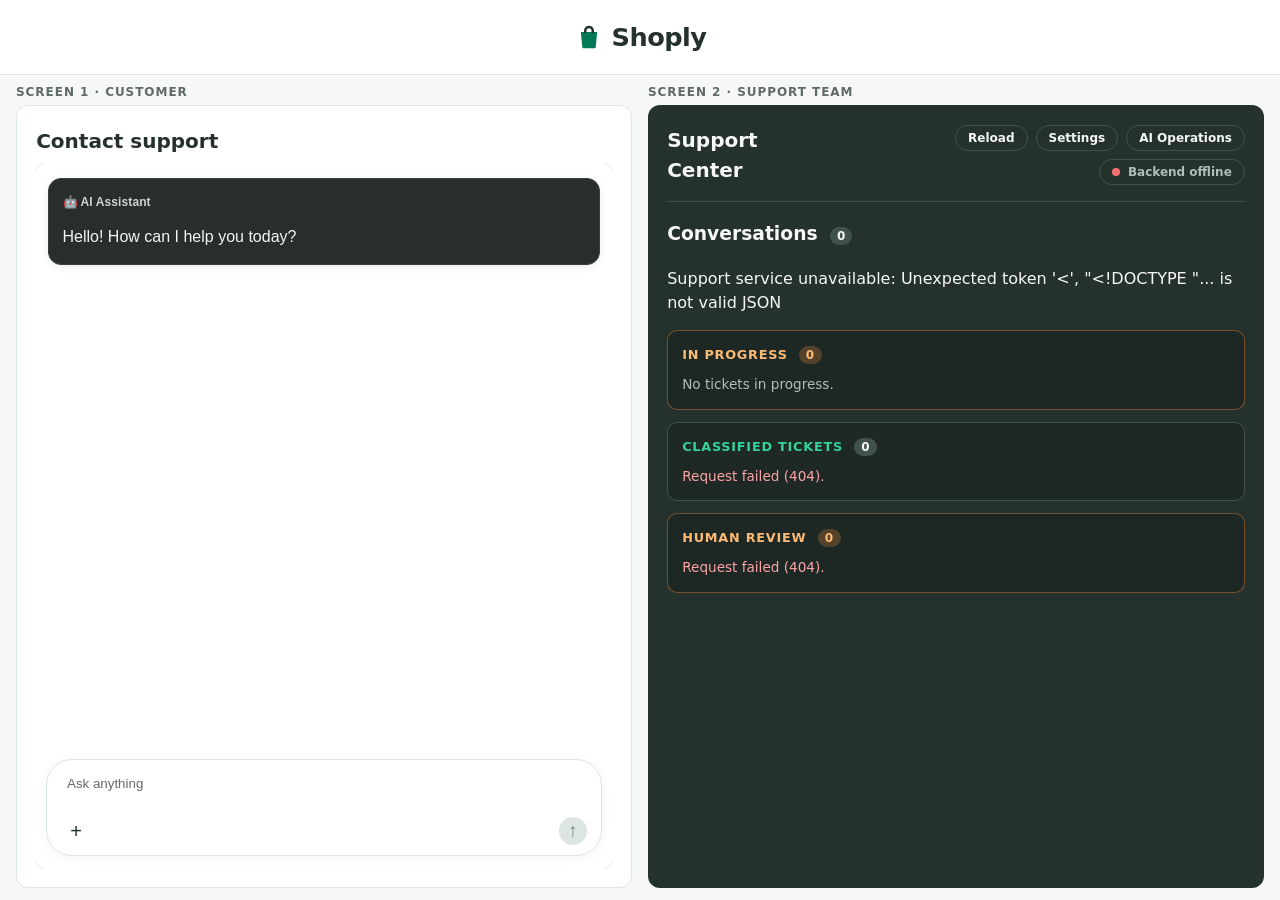
==== commit 66522fcf: "fix(frontend): refresh embedded chat after main integration" ====
--- a/frontend/index.html
+++ b/frontend/index.html
@@ -54,7 +54,7 @@
           </div>
         </form>
         </div>
-        <div id="chat-panel" class="customer-tab-panel"><iframe class="chat-clone-frame" src="chat-clone/index.html?v=20261123-threshold-1" title="Customer support chat" loading="lazy"></iframe></div>
+        <div id="chat-panel" class="customer-tab-panel"><iframe class="chat-clone-frame" src="chat-clone/index.html?v=20261123-main-integration-1" title="Customer support chat" loading="lazy"></iframe></div>
       </section>
     </div>
 
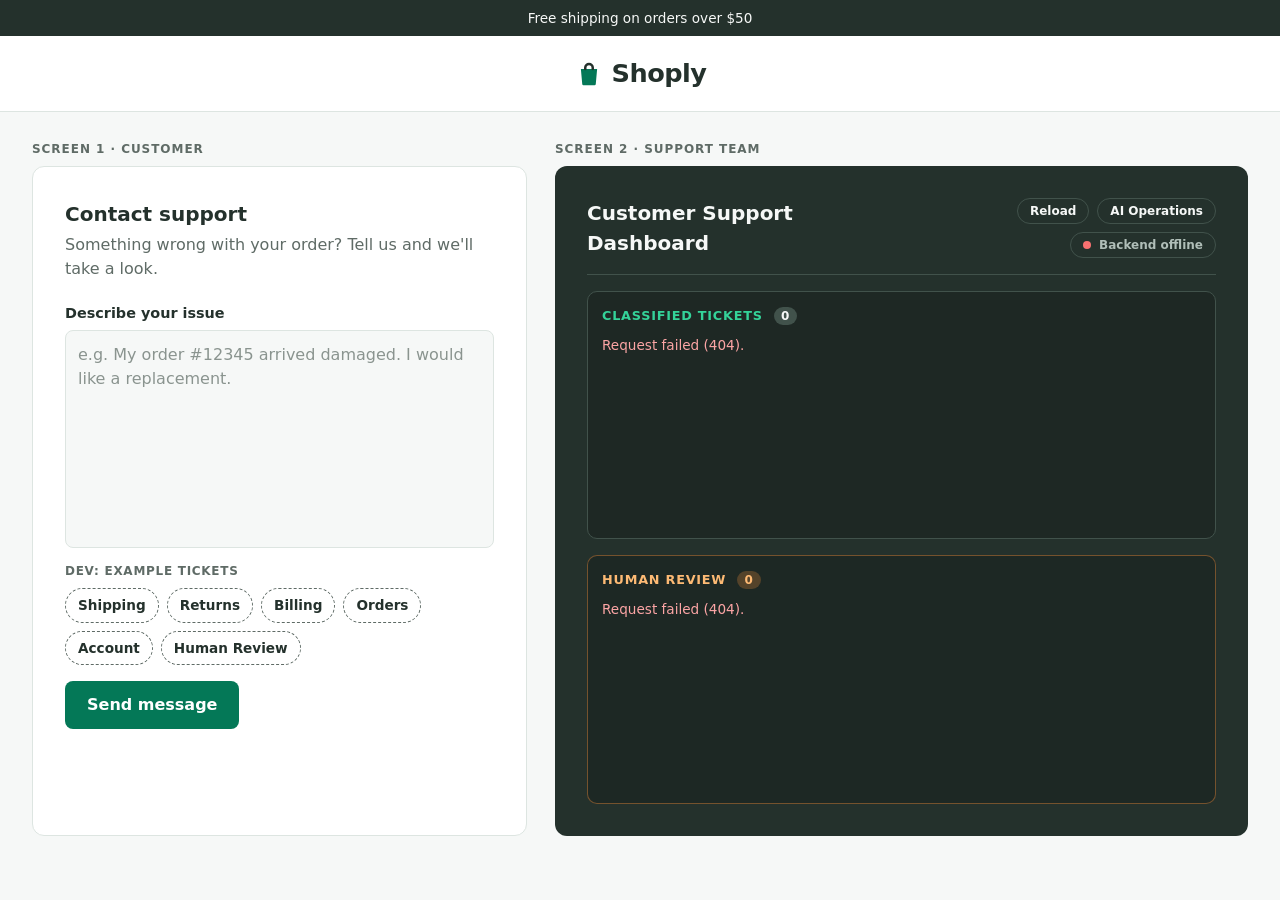
==== commit b63c24c7: "Rollback entire repository to Nov 20 snapshot with Observation in backend" ====
--- a/frontend/index.html
+++ b/frontend/index.html
@@ -5,9 +5,11 @@
 <meta name="viewport" content="width=device-width,initial-scale=1">
 <meta name="robots" content="noindex,nofollow">
 <title>Shoply</title>
-<link rel="stylesheet" href="styles.css?v=20261123-support-scroll-1">
+<link rel="stylesheet" href="styles.css">
 </head>
 <body>
+  <div class="promo-bar">Free shipping on orders over $50</div>
+
   <header class="site-header">
     <a class="logo" href="#" aria-label="Shoply home">
       <svg viewBox="0 0 24 24" width="30" height="30" aria-hidden="true">
@@ -23,10 +25,7 @@
     <div class="screen-wrap">
       <p class="screen-label">Screen 1 · Customer</p>
       <section class="screen screen-customer" aria-labelledby="consumer-title">
-        <div class="customer-header">
-          <h2 id="consumer-title">Contact support</h2>
-        </div>
-        <div id="category-panel" class="customer-tab-panel" hidden>
+        <h2 id="consumer-title">Contact support</h2>
         <p class="hint">Something wrong with your order? Tell us and we'll take a look.</p>
 
         <form id="ticket-form" novalidate>
@@ -53,8 +52,6 @@
             <span id="success-detail" class="success-detail"></span>
           </div>
         </form>
-        </div>
-        <div id="chat-panel" class="customer-tab-panel"><iframe class="chat-clone-frame" src="chat-clone/index.html?v=20261123-main-integration-1" title="Customer support chat" loading="lazy"></iframe></div>
       </section>
     </div>
 
@@ -63,57 +60,15 @@
       <p class="screen-label">Screen 2 · Support team</p>
       <section class="screen screen-staff" aria-labelledby="dashboard-title">
         <div class="staff-head">
-          <h2 id="dashboard-title">Support Center</h2>
+          <h2 id="dashboard-title">Customer Support Dashboard</h2>
           <div class="staff-pills">
             <button type="button" id="reload-button" class="reload-btn">Reload</button>
-            <button type="button" id="staff-settings-tab" class="reload-btn" aria-expanded="false" aria-controls="staff-settings-panel">Settings</button>
             <a id="evaluation-monitoring-link" class="reload-btn evaluation-link"
                target="_blank" rel="noopener" hidden>AI Operations</a>
             <span id="backend-status" class="staff-pill" data-state="checking">Backend: checking…</span>
           </div>
         </div>
 
-
-        <section id="staff-settings-panel" class="staff-settings-panel" hidden>
-          <h3>Ticket classification model</h3>
-          <p id="staff-model-current" role="status">Checking current model…</p>
-          <label for="staff-model-select">Model provider</label>
-          <select id="staff-model-select" disabled></select>
-          <p class="staff-settings-note">Applies to new tickets submitted from this dashboard. Existing tickets are unchanged.</p>
-          <p id="staff-model-error" role="alert" hidden></p>
-          <h3>Human review confidence threshold</h3>
-          <label for="review-threshold-slider">Send classifications below <strong id="review-threshold-value">75%</strong> to Human Review</label>
-          <input id="review-threshold-slider" type="range" min="0" max="100" step="1" value="75" aria-describedby="review-threshold-note" />
-          <p id="review-threshold-note" class="staff-settings-note">Applies to new classifications. Higher values send more uncertain tickets for human review.</p>
-          <p id="review-threshold-status" role="status"></p>
-          <h3>Customer chat agent</h3>
-          <p id="staff-chat-model-current" role="status">Checking chat agent…</p>
-          <label for="staff-chat-model-select">Chat AI provider</label>
-          <select id="staff-chat-model-select" disabled></select>
-          <p class="staff-settings-note">Controls AI replies to customers, independently of ticket classification.</p>
-          <p id="staff-chat-model-error" role="alert" hidden></p>
-          <section class="staff-api-status" aria-labelledby="staff-api-heading"><div class="staff-api-heading"><div><h3 id="staff-api-heading">Model connectivity</h3><p class="staff-settings-note">Live API checks · every 30 seconds</p></div><button type="button" id="staff-api-refresh" class="staff-api-refresh" aria-label="Refresh model connection status" title="Refresh status"><svg viewBox="0 0 24 24" aria-hidden="true" focusable="false"><path d="M20 11a8 8 0 1 0-2.2 5.5"/><path d="M20 4v7h-7"/></svg></button></div><div id="staff-api-status-summary" class="staff-api-summary" aria-live="polite">Checking model connections…</div><div id="staff-api-status-list" class="staff-api-status-list" role="list" aria-live="polite"></div><p id="staff-api-checked" class="staff-api-checked"></p></section>
-        </section>
-        <section id="staff-chat-panel" class="staff-live-panel">
-          <h3>Conversations <span id="staff-chat-count" class="count" hidden>0</span></h3>
-          <div id="staff-chat-queue" class="staff-chat-queue">No waiting customers.</div>
-          <div id="staff-chat-conversation" hidden>
-            <h4 id="staff-chat-heading">Customer conversation</h4>
-            <div class="staff-chat-window">
-              <div class="staff-chat-intro"><span class="staff-chat-ai-icon">✦</span> AI Assistant · Conversation history</div>
-              <div id="staff-chat-messages" class="staff-chat-messages" role="log" aria-live="polite"></div>
-            </div>
-            <form id="staff-chat-form" class="staff-chat-form">
-              <textarea id="staff-chat-input" maxlength="2000" rows="2" placeholder="Message the customer…" required aria-label="Employee reply"></textarea>
-              <div class="staff-chat-toolbar"><span id="staff-chat-typing-status">Customer service is replying</span><button type="button" id="staff-chat-end">End chat</button><button type="submit" class="staff-chat-send" aria-label="Send message">↑</button></div>
-            </form>
-          </div>
-        </section>
-        <div id="staff-ticket-sections">
-        <div class="dash-section dash-review">
-          <h3>In Progress <span id="progress-count" class="count">0</span></h3>
-          <ul id="progress-list" class="ticket-list"></ul>
-        </div>
         <div class="dash-section dash-classified">
           <h3>Classified Tickets <span id="classified-count" class="count">0</span></h3>
           <ul id="classified-list" class="ticket-list"></ul>
@@ -123,14 +78,11 @@
           <h3>Human Review <span id="review-count" class="count">0</span></h3>
           <ul id="review-list" class="ticket-list"></ul>
         </div>
-        </div>
       </section>
     </div>
   </main>
 
   <script src="runtime-config.js?v=team-evaluation"></script>
-  <script src="app.js?v=20261123-live-progress-1"></script>
-  <script src="support-dashboard.js?v=20261123-unified-tickets-1"></script>
-  <script src="model-settings.js?v=20261123-connectivity-1"></script>
+  <script src="app.js"></script>
 </body>
 </html>
--- a/frontend/styles.css
+++ b/frontend/styles.css
@@ -26,6 +26,14 @@
 }
 
 /* Shop header */
+.promo-bar {
+  padding: 8px 16px;
+  background: var(--dark);
+  color: var(--bg);
+  font-size: 0.85rem;
+  text-align: center;
+}
+
 .site-header {
   display: flex;
   justify-content: center;
@@ -511,224 +519,3 @@
   background: rgba(52, 211, 153, 0.16);
   color: #6ee7b7;
 }
-
-/* Larger, viewport-filling two-panel workspace. Keep both panels aligned. */
-.layout {
-  max-width: none;
-  width: 100%;
-  gap: 20px;
-  padding: 12px 20px 20px;
-}
-.screen-label {
-  margin-bottom: 5px;
-}
-.screen {
-  height: max(650px, calc(100dvh - 155px));
-  padding: clamp(20px, 2vw, 32px);
-}
-@media (min-width: 860px) {
-  .layout {
-    grid-template-columns: minmax(0, 1fr) minmax(0, 1fr);
-  }
-}
-@media (max-width: 859px) {
-  .layout { padding: 12px 14px 20px; gap: 16px; }
-  .screen { height: min(780px, max(580px, calc(100dvh - 155px))); }
-}
-
-/* Desktop: keep the complete two-panel workspace within one viewport. */
-@media (min-width: 860px) {
-  html, body { height: 100%; overflow: hidden; }
-  body { display: flex; flex-direction: column; min-height: 0; }
-  .site-header { flex: 0 0 auto; }
-  .layout {
-    flex: 1 1 auto;
-    min-height: 0;
-    height: auto;
-    overflow: hidden;
-    padding: 8px 16px 12px;
-    gap: 16px;
-  }
-  .screen-wrap { display: flex; flex-direction: column; min-height: 0; min-width: 0; }
-  .screen-label { flex: 0 0 auto; margin: 0 0 4px; }
-  .screen { flex: 1 1 auto; min-height: 0; height: auto; padding: clamp(14px, 1.5vw, 24px); }
-  .ticket-list { overflow-y: auto; }
-}
-
-/* Ensure the grid row itself stretches to the bottom of the viewport. */
-@media (min-width: 860px) {
-  html, body { height: 100%; }
-  body { height: 100dvh; }
-  .layout {
-    grid-template-rows: minmax(0, 1fr);
-    align-items: stretch;
-  }
-  .screen-wrap { height: 100%; }
-  .screen { height: 100%; flex: 1 1 0; }
-}
-
-/* Give the message editor the unused vertical space in the customer panel. */
-@media (min-width: 860px) {
-  .screen-customer #ticket-form { min-height: 0; }
-  .screen-customer #ticket-message {
-    flex: 1 1 auto;
-    min-height: 160px;
-    height: auto;
-  }
-  .screen-customer .dev-examples,
-  .screen-customer #ticket-form > button[type="submit"] {
-    flex-shrink: 0;
-  }
-}
-
-/* Contact support header tabs */
-.customer-header { display:flex; align-items:center; justify-content:space-between; gap:12px; margin-bottom:8px; flex-wrap:wrap; }
-.customer-tabs { display:flex; padding:3px; gap:3px; border:1px solid var(--line); border-radius:9px; background:var(--bg); }
-.customer-tabs button { border:0; border-radius:6px; padding:7px 14px; background:transparent; color:var(--muted); font:inherit; font-size:.85rem; font-weight:600; cursor:pointer; }
-.customer-tabs button[aria-selected="true"] { background:#fff; color:var(--primary); box-shadow:0 1px 4px #00000014; }
-.customer-tabs button:focus-visible { outline:2px solid var(--primary); outline-offset:2px; }
-.customer-tab-panel { flex:1 1 auto; min-height:0; display:flex; flex-direction:column; }
-.customer-tab-panel[hidden] { display:none; }
-
-.chat-clone-frame { display:block; width:100%; height:100%; min-height:0; flex:1 1 auto; border:0; border-radius:8px; background:#212121; }
-
-/* Keep the embedded chat within the customer dashboard without horizontal scrolling. */
-.screen-customer, .customer-tab-panel, .chat-clone-frame { min-width:0; max-width:100%; }
-#chat-panel { overflow:hidden; }
-.chat-clone-frame { width:100%; min-height:0; }
-
-/* Dedicated live-chat workspace in the support-team dashboard. */
-.staff-view-tabs{display:flex;gap:8px;margin:16px 0}
-.staff-view-tabs button,.staff-chat-request button,.staff-chat-form button{border:1px solid #a7c8b6;border-radius:9px;background:#f0f7f3;color:#174b35;padding:8px 12px;cursor:pointer}
-.staff-view-tabs .staff-view-active{background:#047857;color:white}
-.staff-chat-count{display:inline-block;min-width:19px;padding:1px 5px;border-radius:12px;background:#dc2626;color:#fff;font-size:12px}
-.staff-live-panel[hidden],#staff-ticket-sections[hidden],#staff-chat-conversation[hidden]{display:none!important}
-.staff-chat-queue{display:grid;gap:8px;margin-bottom:15px}
-.staff-chat-request{display:flex;justify-content:space-between;align-items:center;gap:12px;border:1px solid #dce7e0;border-radius:10px;padding:10px}
-.staff-chat-messages{height:260px;overflow:auto;background:#f6faf7;border:1px solid #dce7e0;border-radius:12px;padding:12px}
-.staff-chat-bubble{max-width:90%;padding:8px 12px;border-radius:12px;background:#e4eee8;overflow-wrap:anywhere}
-.staff-chat-bubble.employee{margin-left:auto;background:#c9ebd9}
-.staff-chat-form{display:flex;flex-wrap:wrap;gap:8px;margin-top:10px}
-.staff-chat-form input{flex:1 1 160px;min-width:0;padding:9px;border:1px solid #a7c8b6;border-radius:8px}
-
-/* Unread live-chat requests: compact red notification bubble with a gentle pulse. */
-.staff-header-chat{position:relative;overflow:visible!important}
-.staff-header-chat .staff-chat-count:not([hidden]){
-  position:absolute;top:-9px;right:-9px;
-  display:grid;place-items:center;
-  min-width:20px;height:20px;padding:0 5px;
-  border-radius:999px;border:2px solid #fff;
-  background:#dc2626;color:#fff;font-size:11px;font-weight:700;line-height:1;
-  box-shadow:0 0 0 0 rgba(220,38,38,.45);
-  animation:staff-chat-notification-pulse 1.8s ease-out infinite;
-}
-.staff-header-chat .staff-chat-count[hidden]{display:none!important}
-@keyframes staff-chat-notification-pulse{
-  0%{box-shadow:0 0 0 0 rgba(220,38,38,.45)}
-  65%,100%{box-shadow:0 0 0 8px rgba(220,38,38,0)}
-}
-@media(prefers-reduced-motion:reduce){.staff-header-chat .staff-chat-count{animation:none!important}}
-
-/* Mirror the customer's chat presentation on the employee side. */
-.staff-chat-window{background:#fff;border:1px solid #dce7e0;border-radius:16px;overflow:hidden}
-.staff-chat-intro{padding:12px 18px;border-bottom:1px solid #e8eee9;color:#64756b;font-size:12px;font-weight:600}
-.staff-chat-ai-icon{color:#047857;font-size:16px}
-.staff-chat-messages{height:360px;overflow-y:auto;background:#fff;border:0;border-radius:0;padding:20px 18px;display:flex;flex-direction:column;gap:18px}
-.staff-chat-message{font-size:14px;line-height:1.65;white-space:pre-wrap;overflow-wrap:anywhere;max-width:90%}
-.staff-chat-message.customer{align-self:flex-end;background:#e9f3ed;color:#24312c;padding:10px 15px;border-radius:20px 20px 5px 20px}
-.staff-chat-message.assistant{align-self:flex-start;background:transparent;color:#24312c;padding:0 2px}
-.staff-chat-speaker{font-size:12px;color:#047857;font-weight:700;margin-bottom:5px}
-.staff-chat-message.employee .staff-chat-speaker{color:#075b40}
-.staff-chat-content{white-space:pre-wrap}
-.staff-chat-form{display:block;background:#fff;border:1px solid #dce7e0;border-radius:19px;padding:10px 12px;margin-top:12px}
-.staff-chat-form textarea{display:block;box-sizing:border-box;width:100%;min-height:55px;max-height:170px;resize:vertical;border:0;outline:0;padding:7px 5px;background:transparent;color:#24312c;font:inherit}
-.staff-chat-toolbar{display:flex;align-items:center;gap:8px;justify-content:flex-end}
-.staff-chat-toolbar #staff-chat-typing-status{font-size:12px;color:#64756b;margin-right:auto}
-.staff-chat-form .staff-chat-send{width:34px;height:34px;border-radius:50%;background:#047857;color:#fff;border:0;padding:0;font-size:21px;display:grid;place-items:center}
-.staff-chat-form .staff-chat-send:hover{background:#036748}
-
-/* Ticket model settings in the dashboard header. */
-.staff-settings-panel{padding:16px;margin:12px 0;border:1px solid #dce7e0;border-radius:12px;background:#f8fbf9}
-.staff-settings-panel[hidden]{display:none!important}
-.staff-settings-panel h3{margin:0 0 10px}
-.staff-settings-panel label{display:block;margin:12px 0 5px;font-weight:600}
-.staff-settings-panel select{width:min(100%,340px);padding:9px;border:1px solid #a7c8b6;border-radius:8px;background:white;color:#24312c}
-.staff-settings-note{font-size:12px;color:#64756b}
-
-/* Settings replaces the ticket dashboard view, retaining the dashboard surface. */
-.staff-settings-panel{margin:0;padding:18px 0;border:0;border-radius:0;background:transparent;color:inherit;min-height:280px}
-.staff-settings-panel h3{font-size:18px;margin-bottom:18px}
-.staff-settings-panel select{background:var(--surface,#fff)}
-
-/* Active staff dashboard section. */
-#staff-tickets-tab.staff-view-active { background: #047857; color: white; }
-
-/* Provider connectivity status in Settings */
-.staff-api-status{margin-top:24px;padding-top:16px;border-top:1px solid var(--border-color,#d6d6d6)}
-.staff-api-status-row{display:grid;grid-template-columns:12px minmax(100px,1fr) auto;align-items:center;gap:14px;padding:10px 2px;border-bottom:1px solid rgba(128,128,128,.16)}
-.staff-api-dot{width:10px;height:10px;border-radius:50%;display:inline-block}
-.staff-api-dot.is-connected{background:#16a34a;box-shadow:0 0 0 3px rgba(22,163,74,.12)}
-.staff-api-dot.is-disconnected{background:#dc2626;box-shadow:0 0 0 3px rgba(220,38,38,.1)}
-.staff-api-state{font-size:.9em;opacity:.8;text-align:right}
-/* Model connectivity: aligned, responsive status cards */
-.staff-api-status{margin-top:28px;padding:22px;border:1px solid rgba(128,128,128,.23);border-radius:18px;background:rgba(128,128,128,.045)}
-.staff-api-heading{display:flex;align-items:center;justify-content:space-between;gap:16px;margin-bottom:14px}
-.staff-api-heading h3{margin:0 0 4px;font-size:1.12rem;letter-spacing:-.02em}
-.staff-api-heading .staff-settings-note{margin:0;opacity:.7;font-size:.85rem}
-.staff-api-refresh{width:36px;height:36px;flex:none;border:1px solid rgba(128,128,128,.25);border-radius:10px;background:transparent;color:inherit;font-size:1.35rem;cursor:pointer;line-height:1}
-.staff-api-refresh:hover{background:rgba(128,128,128,.12)}
-.staff-api-refresh:disabled{opacity:.5;cursor:wait}
-.staff-api-summary{font-size:.9rem;font-weight:600;margin:0 0 12px;opacity:.85}
-.staff-api-status-list{display:grid;gap:9px}
-.staff-api-status-row{display:flex;align-items:center;gap:13px;min-width:0;padding:13px 15px;border:1px solid rgba(128,128,128,.16);border-radius:12px;background:var(--card-bg,var(--background-color,#fff))}
-.staff-api-avatar{display:grid;place-items:center;width:38px;height:38px;flex:none;border-radius:11px;font-weight:750;font-size:.85rem;background:#20252d;color:#fff}
-.staff-api-avatar-gemini{background:linear-gradient(135deg,#4765df,#ad55bb)}
-.staff-api-avatar-local{background:#176b5c}
-.staff-api-identity{display:flex;flex-direction:column;gap:3px;min-width:0;flex:1}
-.staff-api-identity strong{font-size:.94rem;line-height:1.2}
-.staff-api-identity>span{font-size:.78rem;opacity:.65}
-.staff-api-state{display:inline-flex;align-items:center;gap:7px;white-space:nowrap;font-size:.8rem;font-weight:600;border-radius:999px;padding:6px 10px}
-.staff-api-state.is-connected{color:#15803d;background:rgba(22,163,74,.1)}
-.staff-api-state.is-disconnected{color:#b91c1c;background:rgba(220,38,38,.09)}
-.staff-api-dot{width:7px;height:7px;border-radius:50%;background:currentColor;flex:none}
-.staff-api-checked{font-size:.76rem;opacity:.62;margin:12px 0 0}
-@media(max-width:520px){.staff-api-status{padding:15px}.staff-api-status-row{padding:11px;gap:10px}.staff-api-state{padding:5px 8px;font-size:.73rem}.staff-api-avatar{width:34px;height:34px}}
-
-/* Use the same provider artwork as Observation, without decorative initials. */
-.staff-api-avatar,.staff-api-avatar-gemini,.staff-api-avatar-local{width:42px;height:42px;border-radius:10px;background:transparent;box-shadow:none;overflow:hidden;display:grid;place-items:center}
-.staff-api-avatar img{display:block;width:36px;height:36px;object-fit:contain}
-.staff-api-identity strong{font-weight:600;font-size:1rem;letter-spacing:0}
-.staff-api-status-row{grid-template-columns:none;min-height:68px}
-@media(max-width:520px){.staff-api-avatar{width:36px;height:36px}.staff-api-avatar img{width:32px;height:32px}}
-/* Match the dark staff dashboard; no white fallback on model status cards. */
-#staff-settings-panel .staff-api-status{background:#293a33;border-color:#41524b;color:#edf5f0}
-#staff-settings-panel .staff-api-status-row{background:#32443c;border-color:#4b5d53;color:#f1f7f3;box-shadow:none}
-#staff-settings-panel .staff-api-refresh{background:#34473e;border-color:#53665b;color:#e9f3ed}
-#staff-settings-panel .staff-api-refresh:hover{background:#40564a}
-#staff-settings-panel .staff-api-identity>span,#staff-settings-panel .staff-api-checked,#staff-settings-panel .staff-api-heading .staff-settings-note{color:#b9cbc0;opacity:1}
-#staff-settings-panel .staff-api-state.is-connected{background:#1d4936;color:#8af0b1}
-#staff-settings-panel .staff-api-state.is-disconnected{background:#522d30;color:#ffb0ad}
-
-/* Explicitly reset shared staff button padding for the status refresh control. */
-#staff-settings-panel button.staff-api-refresh{box-sizing:border-box;display:inline-flex;align-items:center;justify-content:center;flex:0 0 36px;width:36px;min-width:36px;max-width:36px;height:36px;min-height:36px;padding:0;margin:0;font-size:0;line-height:1;appearance:none}
-#staff-settings-panel button.staff-api-refresh svg{width:18px;height:18px;display:block;stroke:currentColor;stroke-width:2;fill:none;stroke-linecap:round;stroke-linejoin:round}
-#staff-settings-panel button.staff-api-refresh:focus-visible{outline:2px solid #8af0b1;outline-offset:3px}
-
-/* Support Center: keep all records inside the dashboard viewport.
-   Conversations and the ticket groups share one vertical scroll container. */
-.screen-staff { min-height: 0; min-width: 0; overflow-y: auto; overflow-x: hidden; overscroll-behavior: contain; }
-.screen-staff > .staff-head { flex: 0 0 auto; }
-.screen-staff > #staff-settings-panel,
-.screen-staff > #staff-chat-panel,
-.screen-staff > #staff-ticket-sections { flex: 0 0 auto; min-width: 0; width: 100%; }
-#staff-ticket-sections { display: flex; flex-direction: column; gap: 12px; }
-#staff-ticket-sections > .dash-section { flex: 0 0 auto; min-width: 0; margin-top: 0; }
-#staff-ticket-sections .ticket-list { flex: 0 1 auto; max-height: min(36dvh, 340px); overflow-y: auto; overflow-x: hidden; }
-.screen-staff .ticket, .screen-staff .ticket-message,
-.screen-staff .staff-chat-request, .screen-staff .staff-chat-message,
-.screen-staff .staff-chat-content { min-width: 0; overflow-wrap: anywhere; word-break: normal; }
-.screen-staff .ticket-head, .screen-staff .ticket-chips { min-width: 0; max-width: 100%; }
-@media (max-width: 859px) {
-  .screen-staff { max-height: min(780px, calc(100dvh - 155px)); }
-  #staff-ticket-sections .ticket-list { max-height: 260px; }
-}
